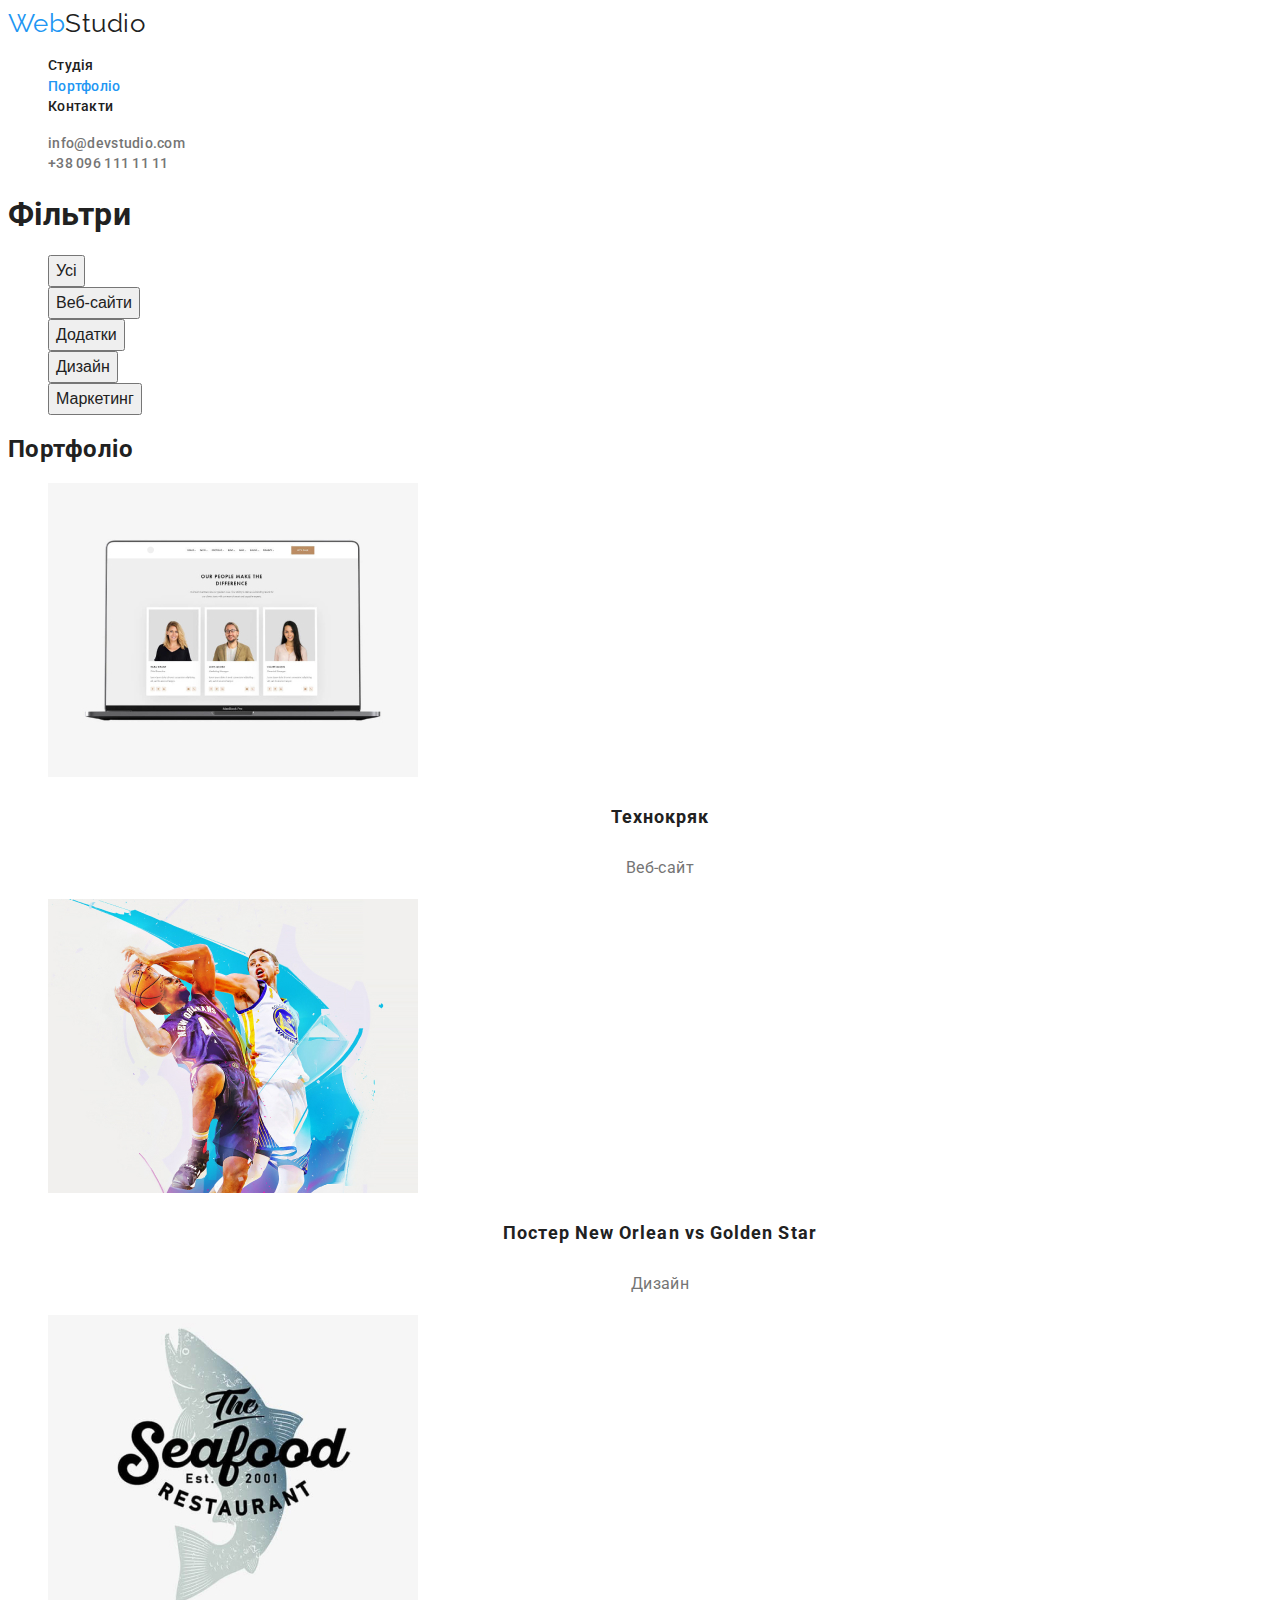
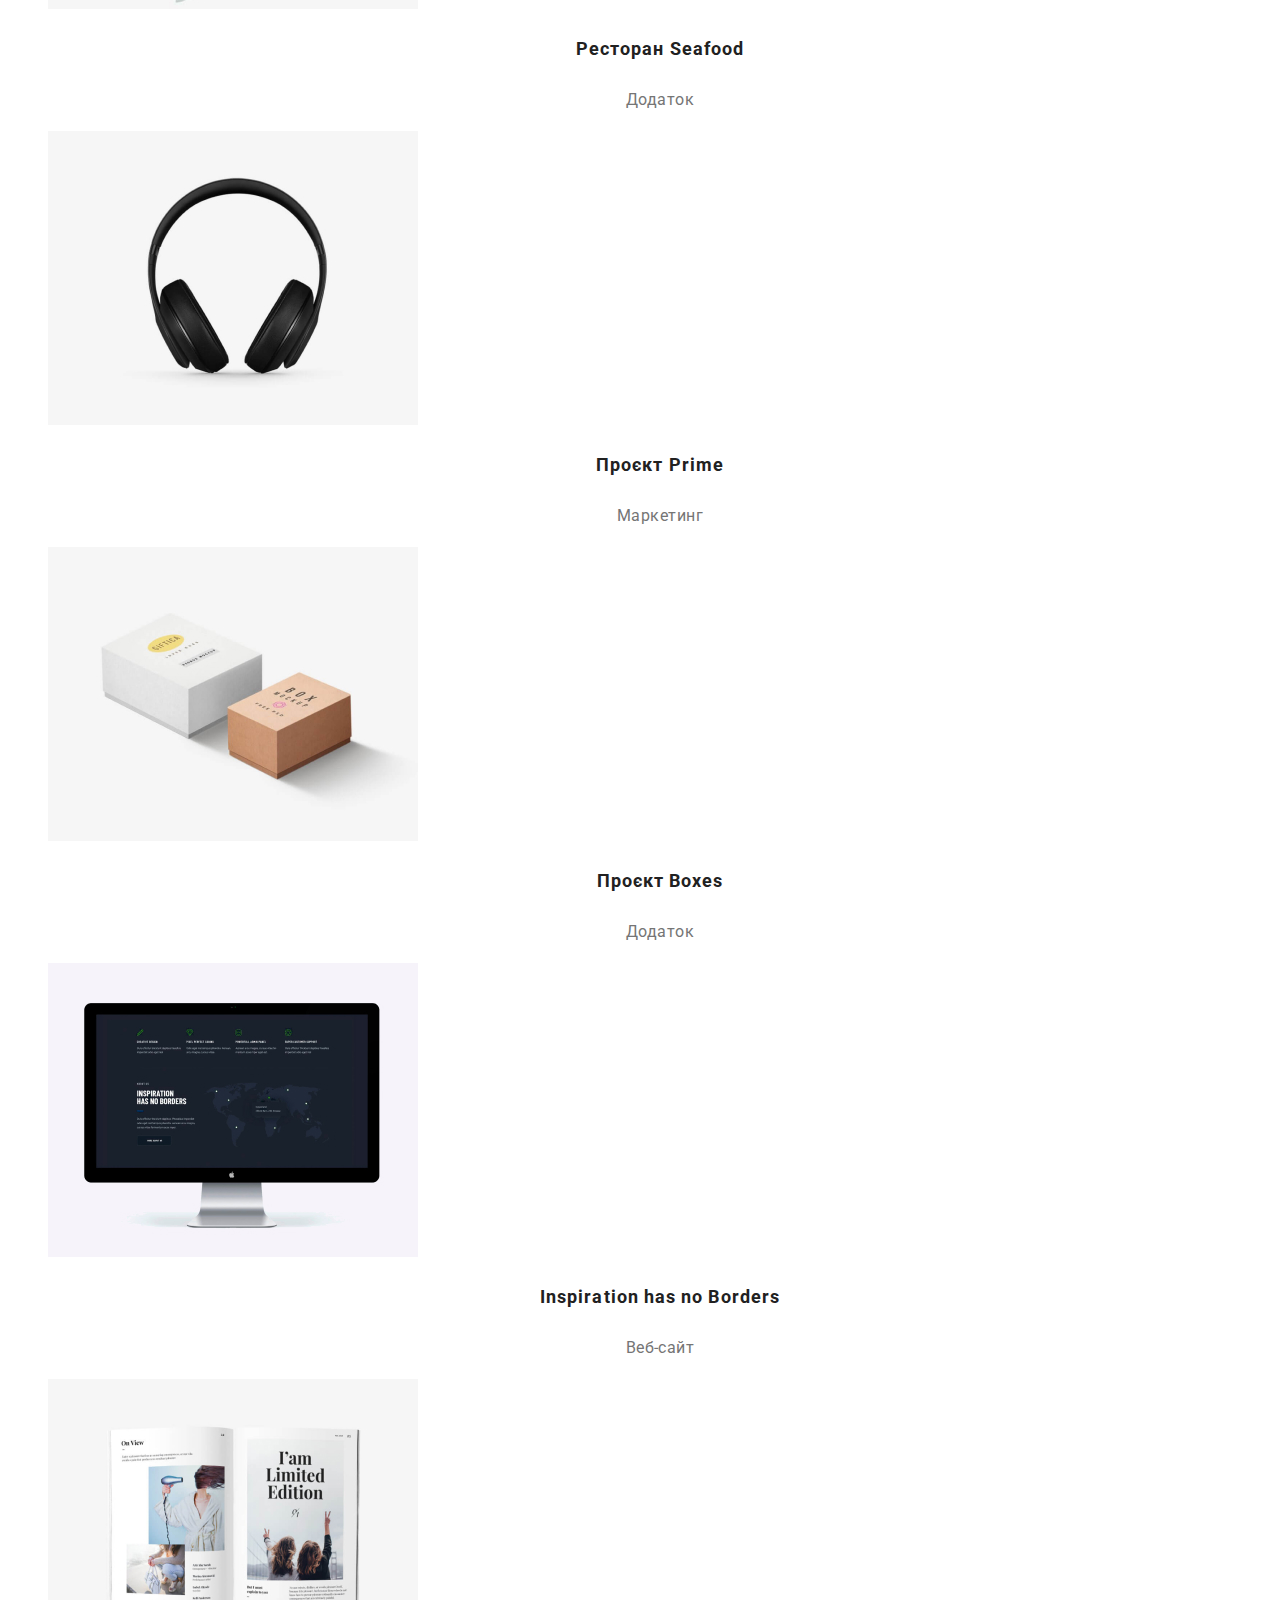
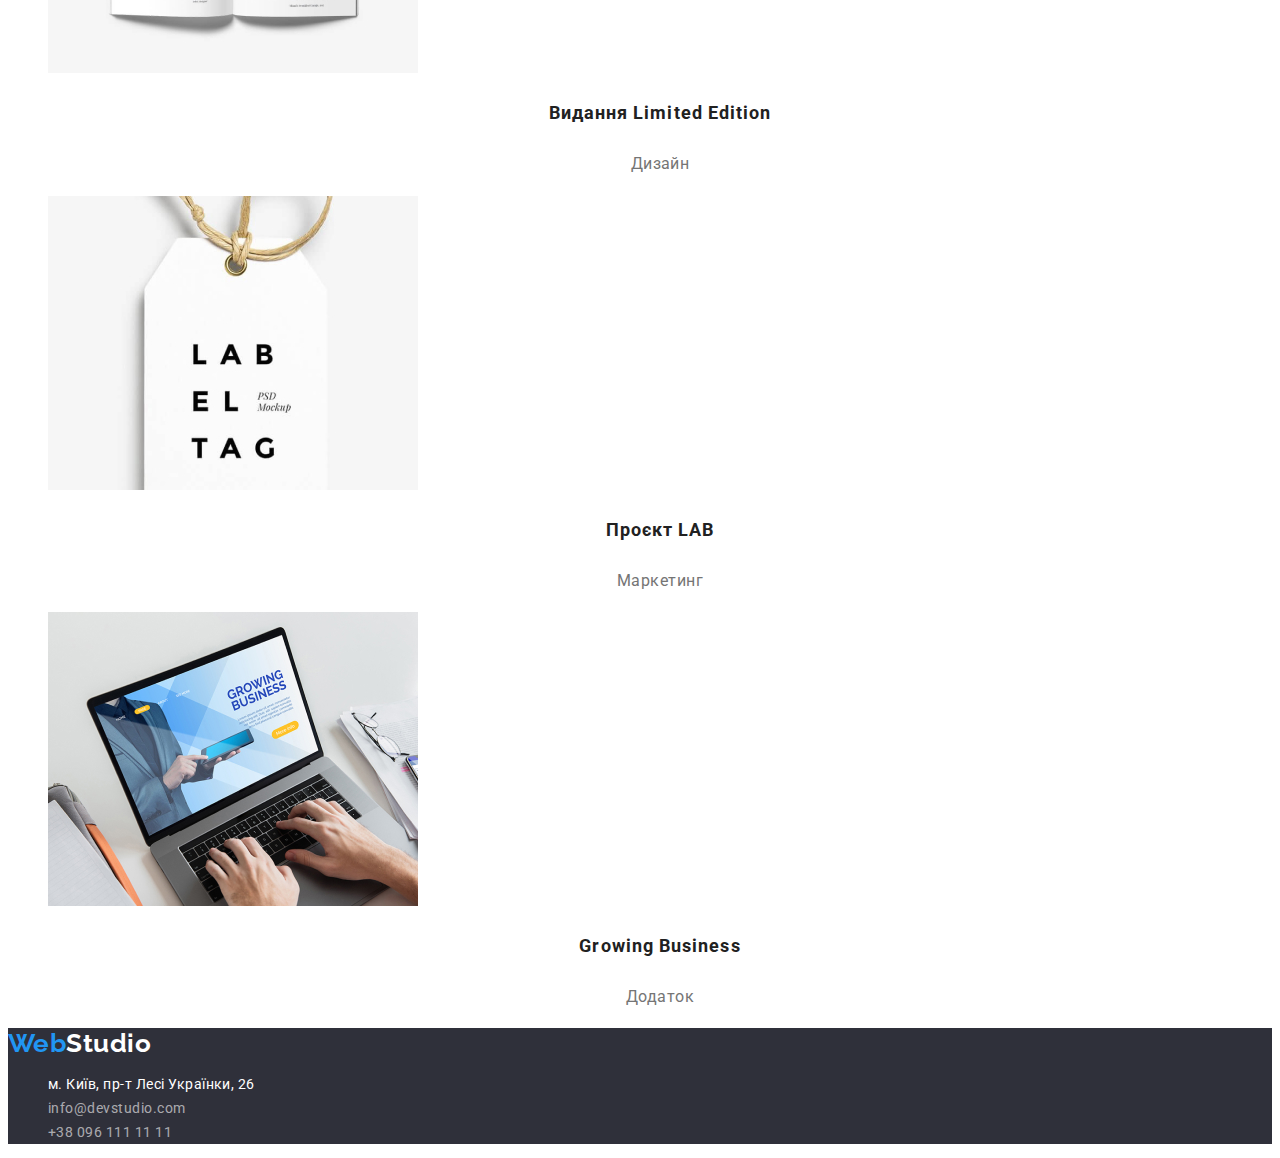
==== portfolio.html @ 1a5fd9b1 "Дубльовано роботу 2" ====
<!DOCTYPE html>
<html lang="uk">
  <head>
    <meta charset="UTF-8" />
    <meta http-equiv="X-UA-Compatible" content="IE=edge" />
    <meta name="viewport" content="width=device-width, initial-scale=1.0" />
    <title>Портфоліо</title>
    <link
      href="https://fonts.googleapis.com/css2?family=Raleway:wght@700&family=Roboto:wght@400;500;700;900&display=swap"
      rel="stylesheet"
    />
    <link rel="stylesheet" href="./css/styles.css" />
  </head>

  <body>
    <header class="header">
      <nav>
        <a href="./index.html" class="logo"><span class="logo-color">Web</span>Studio</a>
        <ul class="site-nav list">
          <li><a href="./index.html" class="link">Студія</a></li>
          <li><a href="./portfolio.html" class="link current">Портфоліо</a></li>
          <li><a href="" class="link">Контакти</a></li>
        </ul>
        <ul class="contact-nav">
          <li>
            <a href="mailto:info@devstudio.com" class="link">info@devstudio.com</a>
          </li>
          <li>
            <a href="tel:+380961111111" class="link">+38 096 111 11 11</a>
          </li>
        </ul>
      </nav>
    </header>
    <main>
      <section class="filters">
        <h1>Фільтри</h1>
        <ul>
          <li><button type="button" class="filters-button">Усі</button></li>
          <li><button type="button" class="filters-button">Веб-сайти</button></li>
          <li><button type="button" class="filters-button">Додатки</button></li>
          <li><button type="button" class="filters-button">Дизайн</button></li>
          <li><button type="button" class="filters-button">Маркетинг</button></li>
        </ul>
        <h2>Портфоліо</h2>
        <ul>
          <li class="card-background">
            <img
              src="./images/portfolio/technocrack.jpg"
              alt="Технокряк"
              width="370"
              height="294"
            />
            <h3 class="card-name">Технокряк</h3>
            <p class="card-filter">Веб-сайт</p>
          </li>
          <li class="card-background">
            <img
              src="./images/portfolio/poster-new-orlean-vs-golden-star.jpg"
              alt="Постер Новий Арлеан проти Золотої зірки"
              width="370"
              height="294"
            />
            <h3 class="card-name">Постер <span lang="en">New Orlean vs Golden Star</span></h3>
            <p class="card-filter">Дизайн</p>
          </li>
          <li class="card-background">
            <img
              src="./images/portfolio/restaurant-seafood.jpg"
              alt="Ресторан Морська їжа"
              width="370"
              height="294"
            />
            <h3 class="card-name">Ресторан <span lang="en">Seafood</span></h3>
            <p class="card-filter">Додаток</p>
          </li>
          <li class="card-background">
            <img
              src="./images/portfolio/project-prime.jpg"
              alt="Проєкт Прайм"
              width="370"
              height="294"
            />
            <h3 class="card-name">Проєкт <span lang="en">Prime</span></h3>
            <p class="card-filter">Маркетинг</p>
          </li>
          <li class="card-background">
            <img
              src="./images/portfolio/project-boxes.jpg"
              alt="Проєкт Коробки"
              width="370"
              height="294"
            />
            <h3 class="card-name">Проєкт <span lang="en">Boxes</span></h3>
            <p class="card-filter">Додаток</p>
          </li>
          <li class="card-background">
            <img
              src="./images/portfolio/inspiration-has-no-borders.jpg"
              alt="Натхнення не має кордонів"
              width="370"
              height="294"
            />
            <h3 class="card-name" lang="en">Inspiration has no Borders</h3>
            <p class="card-filter">Веб-сайт</p>
          </li>
          <li class="card-background">
            <img
              src="./images/portfolio/edition-limited-edition.jpg"
              alt="Видання Лімітована серія"
              width="370"
              height="294"
            />
            <h3 class="card-name">Видання <span lang="en">Limited Edition</span></h3>
            <p class="card-filter">Дизайн</p>
          </li>
          <li class="card-background">
            <img
              src="./images/portfolio/project-lab.jpg"
              alt="Проєкт ЛАБ"
              width="370"
              height="294"
            />
            <h3 class="card-name">Проєкт <span lang="en">LAB</span></h3>
            <p class="card-filter">Маркетинг</p>
          </li>
          <li class="card-background">
            <img
              src="./images/portfolio/growing-business.jpg"
              alt="Зростаючий бізнес"
              width="370"
              height="294"
            />
            <h3 class="card-name" lang="en">Growing Business</h3>
            <p class="card-filter">Додаток</p>
          </li>
        </ul>
      </section>
    </main>
    <footer class="footer">
      <a href="./index.html" class="footer-logo"><span class="logo-color">Web</span>Studio</a>
      <address class="footer-data">
        <ul>
          <li>
            <a
              href="https://goo.gl/maps/ptfZGaNhQpZEAZDF7"
              class="footer-address"
              target="_blank"
              rel="noopener noreferrer"
              >м. Київ, пр-т Лесі Українки, 26</a
            >
          </li>
          <li>
            <a href="mailto:info@devstudio.com" class="footer-contact">info@devstudio.com</a>
          </li>
          <li>
            <a href="tel:+380961111111" class="footer-contact">+38 096 111 11 11</a>
          </li>
        </ul>
      </address>
    </footer>
  </body>
</html>
---- css/styles.css ----
:root {
    --primary-text-color: #FFFFFF;
    --title-text-colot: #212121;
    --accent-color: #757575;
    --accent-text-color: #2196f3;
    --special-background-color: #2F303A;
    --team-background-color: #F5F4FA;
    --contact-text-color: rgba(255, 255, 255, 0.6);
}

body {
    background-color: var(--primary-text-color);
    color: var(--title-text-colot);

    font-family: Roboto, sans-serif;
    letter-spacing: 0.03em;
}

ul {
    list-style: none;
}

/*колір текста (чорний): #212121;*/
/*колір текста (синій): #2196F3;*/
/*колір текста (сірий): #757575;*/
/*колір логотипу: синій: #2196F3; чорний: #000000*/
/*колір фону (шапка, футер): #2F303A;*/
/*колір пошти та номера в футері: rgba(255, 255, 255, 0.6);*/
/*колір кнопки: #188CE8;*/

.header {
    background-color: var(--primary-text-color);
}

.logo {
    color: var(--title-text-colot);
    font-family: Raleway;
    font-size: 26px;
    line-height: 1.19;
    text-decoration: none;
}

.logo-color {
    color: var(--accent-text-color);
    font-family: Raleway;
}

.site-nav .link {
    color: var(--title-text-colot);
    font-weight: 500;
    font-size: 14px;
    line-height: 1.4;
    letter-spacing: 0.02em;
    text-decoration: none;
}

.site-nav .link:hover, 
.site-nav .link:focus {
    color: var(--accent-text-color);
}

.site-nav .link.current {
    color: var(--accent-text-color);
}

.contact-nav .link {
    color: var(--accent-color);
    font-weight: 500;
    font-size: 14px;
    line-height: 1.4;
    letter-spacing: 0.02em;
    text-decoration: none;
}

.contact-nav .link:hover, 
.contact-nav .link:focus {
    color: var(--accent-text-color);
}

.hero {
    background-color: var(--special-background-color);
}

.hero-title {
    color: var(--primary-text-color);
    font-weight: 900;
    font-size: 44px;
    line-height: 1.36;
    text-align: center;
    letter-spacing: 0.06em;
    text-transform: uppercase;
}

.hero-button {
    background-color: var(--accent-text-color);
    color: var(--primary-text-color);
    font-weight: 700;
    font-size: 16px;
    line-height: 1.88;
    letter-spacing: 0.06em;
    cursor: pointer;
}

.hero-button:focus, 
.hero-button:hover {
    color: var(--primary-text-color);
}

.features-title {
    color: var(--title-text-colot);
    font-weight: 700;
    font-size: 14px;
    line-height: 1.14;
    text-transform: uppercase;
}

.features-text {
    color: var(--accent-color);
    font-weight: 400;
    font-size: 14px;
    line-height: 1.71;
}

.action-title {
    color: var(--title-text-colot);
    font-weight: 700;
    font-size: 36px;
    line-height: 1.17;
    text-align: center;
}

.team {
    background-color: var(--team-background-color)
}

.team-title {
    color: var(--title-text-colot);
    font-weight: 700;
    font-size: 36px;
    line-height: 1.17;
    text-align: center;
}

.team-name {
    color: var(--title-text-colot);
    font-weight: 500;
    font-size: 16px;
    line-height: 1.19;
    text-align: center;
}

.card-name {
    color: var(--title-text-colot);
    font-weight: 700;
    font-size: 18px;
    line-height: 2;
    letter-spacing: 0.06em;
    text-align: center;
}

.team-position {
    color: var(--accent-color);
    font-weight: 400;
    font-size: 16px;
    line-height: 1.19;
    text-align: center;
}

.card-filter {
    color: var(--accent-color);
    font-weight: 400;
    font-size: 16px;
    line-height: 1.88;
    text-align: center;
}

.filters-button {
    color: var(--title-text-colot);
    font-weight: 500;
    font-size: 16px;
    line-height: 1.63;
    text-align: center;
    cursor: pointer;
}

.filters-button:hover,
.filters-button:focus {
    background-color: var(--accent-text-color);
    color: var(--primary-text-color);
}

.card-background {
    background-color: var(--primary-text-color);
}

.footer {
    background-color: var(--special-background-color);
}

.footer-logo {
    color:var(--primary-text-color);
    font-family: 'Raleway';
    font-weight: 700;
    font-size: 26px;
    line-height: 1.19;
    text-decoration: none;
}

.footer-data {
    font-weight: 400;
    font-size: 14px;
    line-height: 1.71;
    font-style: normal;
}

.footer-address {
    color: var(--primary-text-color);
    text-decoration: none;
}

.footer-contact {
    color: var(--contact-text-color);
    text-decoration: none;
}
.footer-address:focus,
.footer-address:hover,
.footer-contact:focus, 
.footer-contact:hover {
    color: var(--accent-text-color);
}
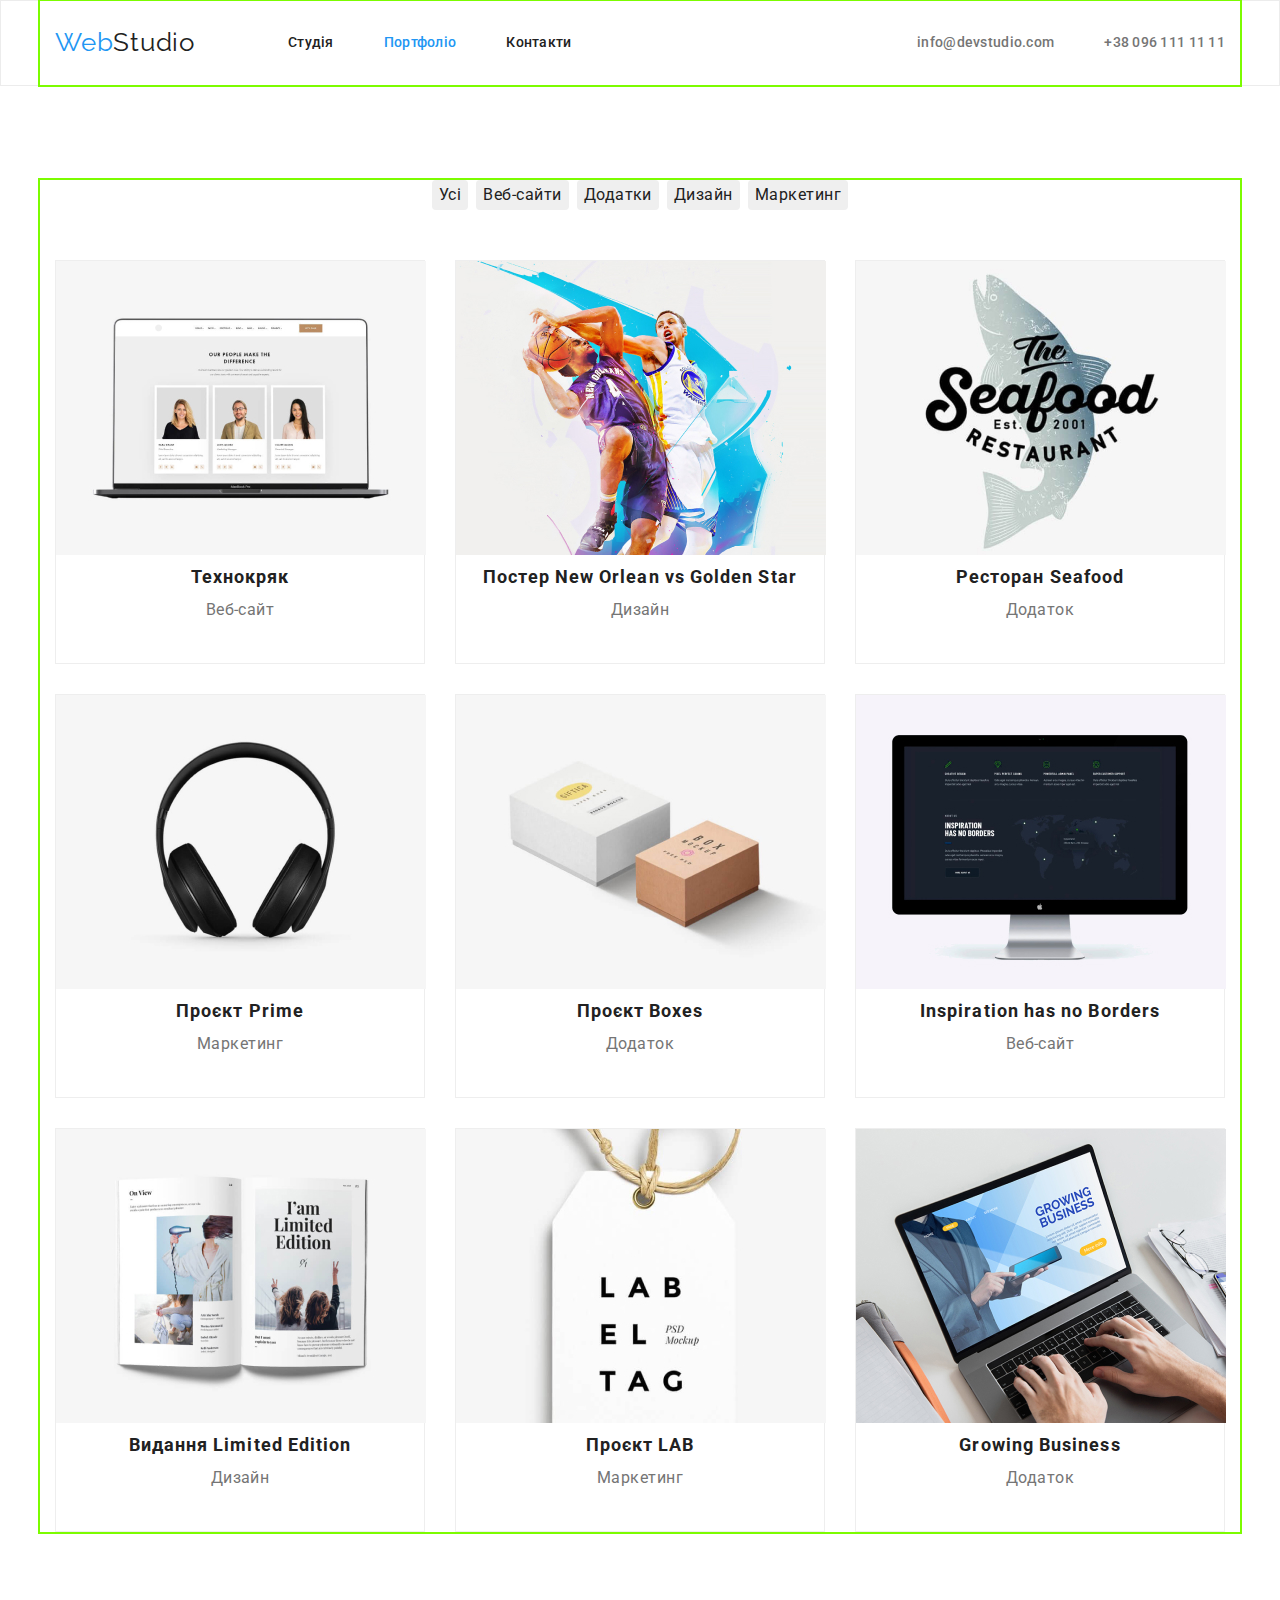
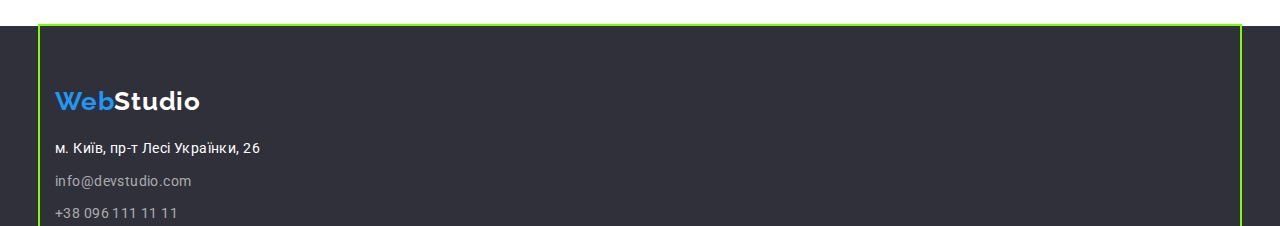
==== commit f5b9b993: "Додано флекси та блокові моделі" ====
--- a/portfolio.html
+++ b/portfolio.html
@@ -9,154 +9,164 @@
       href="https://fonts.googleapis.com/css2?family=Raleway:wght@700&family=Roboto:wght@400;500;700;900&display=swap"
       rel="stylesheet"
     />
+    <link
+      rel="stylesheet"
+      href="https://cdn.jsdelivr.net/npm/modern-normalize@1.1.0/modern-normalize.min.css"
+    />
     <link rel="stylesheet" href="./css/styles.css" />
   </head>
 
   <body>
     <header class="header">
-      <nav>
+      <div class="container-header">
         <a href="./index.html" class="logo"><span class="logo-color">Web</span>Studio</a>
-        <ul class="site-nav list">
-          <li><a href="./index.html" class="link">Студія</a></li>
-          <li><a href="./portfolio.html" class="link current">Портфоліо</a></li>
-          <li><a href="" class="link">Контакти</a></li>
-        </ul>
+        <nav>
+          <ul class="site-nav">
+            <li class="item"><a href="./index.html" class="link">Студія</a></li>
+            <li class="item"><a href="./portfolio.html" class="link current">Портфоліо</a></li>
+            <li class="item"><a href="" class="link">Контакти</a></li>
+          </ul>
+        </nav>
         <ul class="contact-nav">
-          <li>
+          <li class="item">
             <a href="mailto:info@devstudio.com" class="link">info@devstudio.com</a>
           </li>
-          <li>
+          <li class="item">
             <a href="tel:+380961111111" class="link">+38 096 111 11 11</a>
           </li>
         </ul>
-      </nav>
+      </div>
     </header>
     <main>
       <section class="filters">
-        <h1>Фільтри</h1>
-        <ul>
-          <li><button type="button" class="filters-button">Усі</button></li>
-          <li><button type="button" class="filters-button">Веб-сайти</button></li>
-          <li><button type="button" class="filters-button">Додатки</button></li>
-          <li><button type="button" class="filters-button">Дизайн</button></li>
-          <li><button type="button" class="filters-button">Маркетинг</button></li>
-        </ul>
-        <h2>Портфоліо</h2>
-        <ul>
-          <li class="card-background">
-            <img
-              src="./images/portfolio/technocrack.jpg"
-              alt="Технокряк"
-              width="370"
-              height="294"
-            />
-            <h3 class="card-name">Технокряк</h3>
-            <p class="card-filter">Веб-сайт</p>
-          </li>
-          <li class="card-background">
-            <img
-              src="./images/portfolio/poster-new-orlean-vs-golden-star.jpg"
-              alt="Постер Новий Арлеан проти Золотої зірки"
-              width="370"
-              height="294"
-            />
-            <h3 class="card-name">Постер <span lang="en">New Orlean vs Golden Star</span></h3>
-            <p class="card-filter">Дизайн</p>
-          </li>
-          <li class="card-background">
-            <img
-              src="./images/portfolio/restaurant-seafood.jpg"
-              alt="Ресторан Морська їжа"
-              width="370"
-              height="294"
-            />
-            <h3 class="card-name">Ресторан <span lang="en">Seafood</span></h3>
-            <p class="card-filter">Додаток</p>
-          </li>
-          <li class="card-background">
-            <img
-              src="./images/portfolio/project-prime.jpg"
-              alt="Проєкт Прайм"
-              width="370"
-              height="294"
-            />
-            <h3 class="card-name">Проєкт <span lang="en">Prime</span></h3>
-            <p class="card-filter">Маркетинг</p>
-          </li>
-          <li class="card-background">
-            <img
-              src="./images/portfolio/project-boxes.jpg"
-              alt="Проєкт Коробки"
-              width="370"
-              height="294"
-            />
-            <h3 class="card-name">Проєкт <span lang="en">Boxes</span></h3>
-            <p class="card-filter">Додаток</p>
-          </li>
-          <li class="card-background">
-            <img
-              src="./images/portfolio/inspiration-has-no-borders.jpg"
-              alt="Натхнення не має кордонів"
-              width="370"
-              height="294"
-            />
-            <h3 class="card-name" lang="en">Inspiration has no Borders</h3>
-            <p class="card-filter">Веб-сайт</p>
-          </li>
-          <li class="card-background">
-            <img
-              src="./images/portfolio/edition-limited-edition.jpg"
-              alt="Видання Лімітована серія"
-              width="370"
-              height="294"
-            />
-            <h3 class="card-name">Видання <span lang="en">Limited Edition</span></h3>
-            <p class="card-filter">Дизайн</p>
-          </li>
-          <li class="card-background">
-            <img
-              src="./images/portfolio/project-lab.jpg"
-              alt="Проєкт ЛАБ"
-              width="370"
-              height="294"
-            />
-            <h3 class="card-name">Проєкт <span lang="en">LAB</span></h3>
-            <p class="card-filter">Маркетинг</p>
-          </li>
-          <li class="card-background">
-            <img
-              src="./images/portfolio/growing-business.jpg"
-              alt="Зростаючий бізнес"
-              width="370"
-              height="294"
-            />
-            <h3 class="card-name" lang="en">Growing Business</h3>
-            <p class="card-filter">Додаток</p>
-          </li>
-        </ul>
+        <div class="container">
+          <h1 class="hidden-header">Фільтри</h1>
+          <ul class="filters-button">
+            <li class="item"><button type="button" class="filter-button">Усі</button></li>
+            <li class="item"><button type="button" class="filter-button">Веб-сайти</button></li>
+            <li class="item"><button type="button" class="filter-button">Додатки</button></li>
+            <li class="item"><button type="button" class="filter-button">Дизайн</button></li>
+            <li class="item"><button type="button" class="filter-button">Маркетинг</button></li>
+          </ul>
+          <h2 class="hidden-header">Портфоліо</h2>
+          <ul class="card-list">
+            <li class="card">
+              <img
+                src="./images/portfolio/technocrack.jpg"
+                alt="Технокряк"
+                width="370"
+                height="294"
+              />
+              <h3 class="card-name">Технокряк</h3>
+              <p class="card-filter">Веб-сайт</p>
+            </li>
+            <li class="card">
+              <img
+                src="./images/portfolio/poster-new-orlean-vs-golden-star.jpg"
+                alt="Постер Новий Арлеан проти Золотої зірки"
+                width="370"
+                height="294"
+              />
+              <h3 class="card-name">Постер <span lang="en">New Orlean vs Golden Star</span></h3>
+              <p class="card-filter">Дизайн</p>
+            </li>
+            <li class="card">
+              <img
+                src="./images/portfolio/restaurant-seafood.jpg"
+                alt="Ресторан Морська їжа"
+                width="370"
+                height="294"
+              />
+              <h3 class="card-name">Ресторан <span lang="en">Seafood</span></h3>
+              <p class="card-filter">Додаток</p>
+            </li>
+            <li class="card">
+              <img
+                src="./images/portfolio/project-prime.jpg"
+                alt="Проєкт Прайм"
+                width="370"
+                height="294"
+              />
+              <h3 class="card-name">Проєкт <span lang="en">Prime</span></h3>
+              <p class="card-filter">Маркетинг</p>
+            </li>
+            <li class="card">
+              <img
+                src="./images/portfolio/project-boxes.jpg"
+                alt="Проєкт Коробки"
+                width="370"
+                height="294"
+              />
+              <h3 class="card-name">Проєкт <span lang="en">Boxes</span></h3>
+              <p class="card-filter">Додаток</p>
+            </li>
+            <li class="card">
+              <img
+                src="./images/portfolio/inspiration-has-no-borders.jpg"
+                alt="Натхнення не має кордонів"
+                width="370"
+                height="294"
+              />
+              <h3 class="card-name" lang="en">Inspiration has no Borders</h3>
+              <p class="card-filter">Веб-сайт</p>
+            </li>
+            <li class="card">
+              <img
+                src="./images/portfolio/edition-limited-edition.jpg"
+                alt="Видання Лімітована серія"
+                width="370"
+                height="294"
+              />
+              <h3 class="card-name">Видання <span lang="en">Limited Edition</span></h3>
+              <p class="card-filter">Дизайн</p>
+            </li>
+            <li class="card">
+              <img
+                src="./images/portfolio/project-lab.jpg"
+                alt="Проєкт ЛАБ"
+                width="370"
+                height="294"
+              />
+              <h3 class="card-name">Проєкт <span lang="en">LAB</span></h3>
+              <p class="card-filter">Маркетинг</p>
+            </li>
+            <li class="card">
+              <img
+                src="./images/portfolio/growing-business.jpg"
+                alt="Зростаючий бізнес"
+                width="370"
+                height="294"
+              />
+              <h3 class="card-name" lang="en">Growing Business</h3>
+              <p class="card-filter">Додаток</p>
+            </li>
+          </ul>
+        </div>
       </section>
     </main>
     <footer class="footer">
-      <a href="./index.html" class="footer-logo"><span class="logo-color">Web</span>Studio</a>
-      <address class="footer-data">
-        <ul>
-          <li>
-            <a
-              href="https://goo.gl/maps/ptfZGaNhQpZEAZDF7"
-              class="footer-address"
-              target="_blank"
-              rel="noopener noreferrer"
-              >м. Київ, пр-т Лесі Українки, 26</a
-            >
-          </li>
-          <li>
-            <a href="mailto:info@devstudio.com" class="footer-contact">info@devstudio.com</a>
-          </li>
-          <li>
-            <a href="tel:+380961111111" class="footer-contact">+38 096 111 11 11</a>
-          </li>
-        </ul>
-      </address>
+      <div class="container">
+        <a href="./index.html" class="footer-logo"><span class="logo-color">Web</span>Studio</a>
+        <address class="footer-data">
+          <ul>
+            <li class="footer-list">
+              <a
+                href="https://goo.gl/maps/ptfZGaNhQpZEAZDF7"
+                class="footer-address"
+                target="_blank"
+                rel="noopener noreferrer"
+                >м. Київ, пр-т Лесі Українки, 26</a
+              >
+            </li>
+            <li class="footer-list">
+              <a href="mailto:info@devstudio.com" class="footer-contact">info@devstudio.com</a>
+            </li>
+            <li>
+              <a href="tel:+380961111111" class="footer-contact">+38 096 111 11 11</a>
+            </li>
+          </ul>
+        </address>
+      </div>
     </footer>
   </body>
 </html>
--- a/css/styles.css
+++ b/css/styles.css
@@ -13,13 +13,29 @@
     color: var(--title-text-colot);
 
     font-family: Roboto, sans-serif;
-    letter-spacing: 0.03em;
 }
 
 ul {
     list-style: none;
-}
-
+    padding-left: 0;
+}
+
+h1,
+h2,
+h3,
+h4,
+p,
+ul {
+    margin: 0 0;
+}
+
+image {
+    display: block;
+}
+
+.hidden-header {
+    display: none;
+}
 /*колір текста (чорний): #212121;*/
 /*колір текста (синій): #2196F3;*/
 /*колір текста (сірий): #757575;*/
@@ -28,24 +44,62 @@
 /*колір пошти та номера в футері: rgba(255, 255, 255, 0.6);*/
 /*колір кнопки: #188CE8;*/
 
+/* container  */
+
+.container {
+    width: 1200px;
+    padding-left: 15px;
+    padding-right: 15px;
+    margin: 0 auto;
+    outline: 2px solid lawngreen;
+}
+
+/* HEADER  */
+
 .header {
     background-color: var(--primary-text-color);
+    border: 1px solid #ECECEC;
+}
+
+.container-header {
+    display: flex;
+    align-items: center;
+    width: 1200px;
+    padding-left: 15px;
+    padding-right: 15px;
+    margin: 0 auto;
+    outline: 2px solid lawngreen;
 }
 
 .logo {
+    margin-right: 93px;
     color: var(--title-text-colot);
     font-family: Raleway;
     font-size: 26px;
     line-height: 1.19;
+    letter-spacing: 0.03em;
     text-decoration: none;
 }
 
 .logo-color {
     color: var(--accent-text-color);
     font-family: Raleway;
+    letter-spacing: 0.03em;
+}
+
+.site-nav {
+    display: flex;
+}
+
+.site-nav .item + .item,
+.contact-nav .item + .item {
+    margin-left: 50px;
 }
 
 .site-nav .link {
+    display: block;
+    padding: 32px 0;
+
     color: var(--title-text-colot);
     font-weight: 500;
     font-size: 14px;
@@ -54,7 +108,7 @@
     text-decoration: none;
 }
 
-.site-nav .link:hover, 
+.site-nav .link:hover,
 .site-nav .link:focus {
     color: var(--accent-text-color);
 }
@@ -63,7 +117,17 @@
     color: var(--accent-text-color);
 }
 
+.contact-nav {
+    margin-top: 0;
+    margin-bottom: 0;
+    display: flex;
+    margin-left: auto;
+}
+
 .contact-nav .link {
+    padding: 32px 0;
+    
+
     color: var(--accent-color);
     font-weight: 500;
     font-size: 14px;
@@ -72,145 +136,279 @@
     text-decoration: none;
 }
 
-.contact-nav .link:hover, 
+.contact-nav .link:hover,
 .contact-nav .link:focus {
     color: var(--accent-text-color);
 }
+
+/* HERO */
 
 .hero {
     background-color: var(--special-background-color);
+    padding: 200px 0;
+    text-align: center;
 }
 
 .hero-title {
+    margin-top: 0;
+    margin-bottom: 30px;
+    width: 696px;
+    margin-left: auto;
+    margin-right: auto;
+
     color: var(--primary-text-color);
     font-weight: 900;
     font-size: 44px;
     line-height: 1.36;
-    text-align: center;
     letter-spacing: 0.06em;
     text-transform: uppercase;
 }
 
 .hero-button {
+    display: inline-block;
+    padding: 10px 32px;
+    min-width: 216px;
+    border-radius: 4px;
+    border: 1px solid transparent;
+
     background-color: var(--accent-text-color);
     color: var(--primary-text-color);
-    font-weight: 700;
     font-size: 16px;
     line-height: 1.88;
     letter-spacing: 0.06em;
     cursor: pointer;
 }
 
-.hero-button:focus, 
+.hero-button:focus,
 .hero-button:hover {
-    color: var(--primary-text-color);
+    background-color: #188CE8;
+}
+
+/* FEATURES */
+
+.features {
+    padding: 94px 0;
+    display: flex;
+}
+
+.feature-list {
+    display: flex;
+}
+
+.feature-list .item {
+    width: 270px;
+}
+
+.feature-list .item + .item {
+    margin-left: 30px;
 }
 
 .features-title {
-    color: var(--title-text-colot);
-    font-weight: 700;
+    margin-top: 0;
+    margin-bottom: 10px;
+
+    color: var(--title-text-colot);
     font-size: 14px;
     line-height: 1.14;
+    letter-spacing: 0.03em;
     text-transform: uppercase;
 }
 
 .features-text {
+    margin-top: 0;
+    margin-bottom: 0;
+
     color: var(--accent-color);
-    font-weight: 400;
     font-size: 14px;
     line-height: 1.71;
-}
+    letter-spacing: 0.03em;
+}
+
+/* ACTION  */
 
 .action-title {
-    color: var(--title-text-colot);
-    font-weight: 700;
+    margin-top: 0;
+    margin-bottom: 50px;
+
+    color: var(--title-text-colot);
     font-size: 36px;
     line-height: 1.17;
-    text-align: center;
-}
+    letter-spacing: 0.03em;
+    text-align: center;
+}
+
+.action-list {
+    display: inline-flex;
+    padding: auto 0;
+}
+
+.action-list .item + .item {
+    margin-left: 30px;
+}
+
+/* TEAM */
 
 .team {
-    background-color: var(--team-background-color)
+    background-color: var(--team-background-color);
+}
+
+.team-list {
+    display: flex;
 }
 
 .team-title {
-    color: var(--title-text-colot);
-    font-weight: 700;
+    padding-top: 94px;
+    margin-bottom: 50px;
+
+    color: var(--title-text-colot);
     font-size: 36px;
     line-height: 1.17;
-    text-align: center;
+    letter-spacing: 0.03em;
+    text-align: center;
+}
+
+.team-card {
+    margin: 0 auto;
+    margin-bottom: 94px;
+
+    background-color: var(--primary-text-color);
+    width: 270px;
+    height: 368px;
+    border-radius: 0px 0px 4px 4px;
+    box-shadow: 
+    0px 1px 3px rgba(0, 0, 0, 0.12), 
+    0px 1px 1px rgba(0, 0, 0, 0.14), 
+    0px 2px 1px rgba(0, 0, 0, 0.2);
 }
 
 .team-name {
+    margin-top: 30px;
+    margin-bottom: 10px;
+
     color: var(--title-text-colot);
     font-weight: 500;
     font-size: 16px;
     line-height: 1.19;
-    text-align: center;
+    letter-spacing: 0.03em;
+    text-align: center;
+}
+
+.team-position {
+    color: var(--accent-color);
+    line-height: 1.19;
+    letter-spacing: 0.03em;
+    text-align: center;
+}
+/* FILTER  */
+
+.filters-button {
+    display: flex;
+    margin-top: 94px;
+    justify-content: center;
+}
+
+.filters-button .item + .item {
+    margin-left: 8px;
+}
+
+.filter-button {
+    margin-bottom: 50px;
+
+    color: var(--title-text-colot);
+    font-size: 16px;
+    line-height: 1.63;
+    letter-spacing: 0.03em;
+    text-align: center;
+    cursor: pointer;
+    border-radius: 4px;
+    border: 1px solid transparent;
+}
+
+.filter-button:hover,
+.filter-button:focus {
+    background-color: var(--accent-text-color);
+    color: var(--primary-text-color);
+}
+
+/* PORTFOLIO */
+
+.card-list {
+    display: flex;
+    flex-wrap: wrap;
+    margin-bottom: 94px;
+}
+
+.card-list .card:nth-child(3n + 1) {
+    margin-left: 0;
+}
+
+.card-list .card:nth-last-child(-n + 3) {
+    margin-bottom: 0;
+}
+
+.card {
+    margin-left: 30px;
+    margin-bottom: 30px;
+
+    background-color: var(--primary-text-color);
+    width: 370px;
+    height: 404px;
+    border: 1px solid #EEEEEE;
 }
 
 .card-name {
     color: var(--title-text-colot);
-    font-weight: 700;
     font-size: 18px;
     line-height: 2;
     letter-spacing: 0.06em;
     text-align: center;
 }
 
-.team-position {
-    color: var(--accent-color);
-    font-weight: 400;
-    font-size: 16px;
-    line-height: 1.19;
-    text-align: center;
-}
-
 .card-filter {
     color: var(--accent-color);
-    font-weight: 400;
-    font-size: 16px;
     line-height: 1.88;
-    text-align: center;
-}
-
-.filters-button {
-    color: var(--title-text-colot);
-    font-weight: 500;
-    font-size: 16px;
-    line-height: 1.63;
-    text-align: center;
-    cursor: pointer;
-}
-
-.filters-button:hover,
-.filters-button:focus {
-    background-color: var(--accent-text-color);
-    color: var(--primary-text-color);
-}
-
-.card-background {
-    background-color: var(--primary-text-color);
-}
+    letter-spacing: 0.03em;
+    text-align: center;
+}
+
+/* FOOTER */
 
 .footer {
     background-color: var(--special-background-color);
+
+}
+
+.footer-logo-color {
+    color: var(--accent-text-color);
+    font-family: Raleway;
+    letter-spacing: 0.03em;
 }
 
 .footer-logo {
-    color:var(--primary-text-color);
+    color: var(--primary-text-color);
     font-family: 'Raleway';
     font-weight: 700;
     font-size: 26px;
     line-height: 1.19;
-    text-decoration: none;
+    letter-spacing: 0.03em;
+    text-decoration: none;
+}
+
+.footer-logo, .footer-logo-color {
+    display: flex;
+    padding-top: 60px;
 }
 
 .footer-data {
-    font-weight: 400;
+    margin-top: 20px;
     font-size: 14px;
     line-height: 1.71;
+    letter-spacing: 0.03em;
     font-style: normal;
+}
+
+.footer-list {
+    margin-bottom: 9px;
 }
 
 .footer-address {
@@ -222,9 +420,10 @@
     color: var(--contact-text-color);
     text-decoration: none;
 }
+
 .footer-address:focus,
 .footer-address:hover,
-.footer-contact:focus, 
+.footer-contact:focus,
 .footer-contact:hover {
     color: var(--accent-text-color);
 }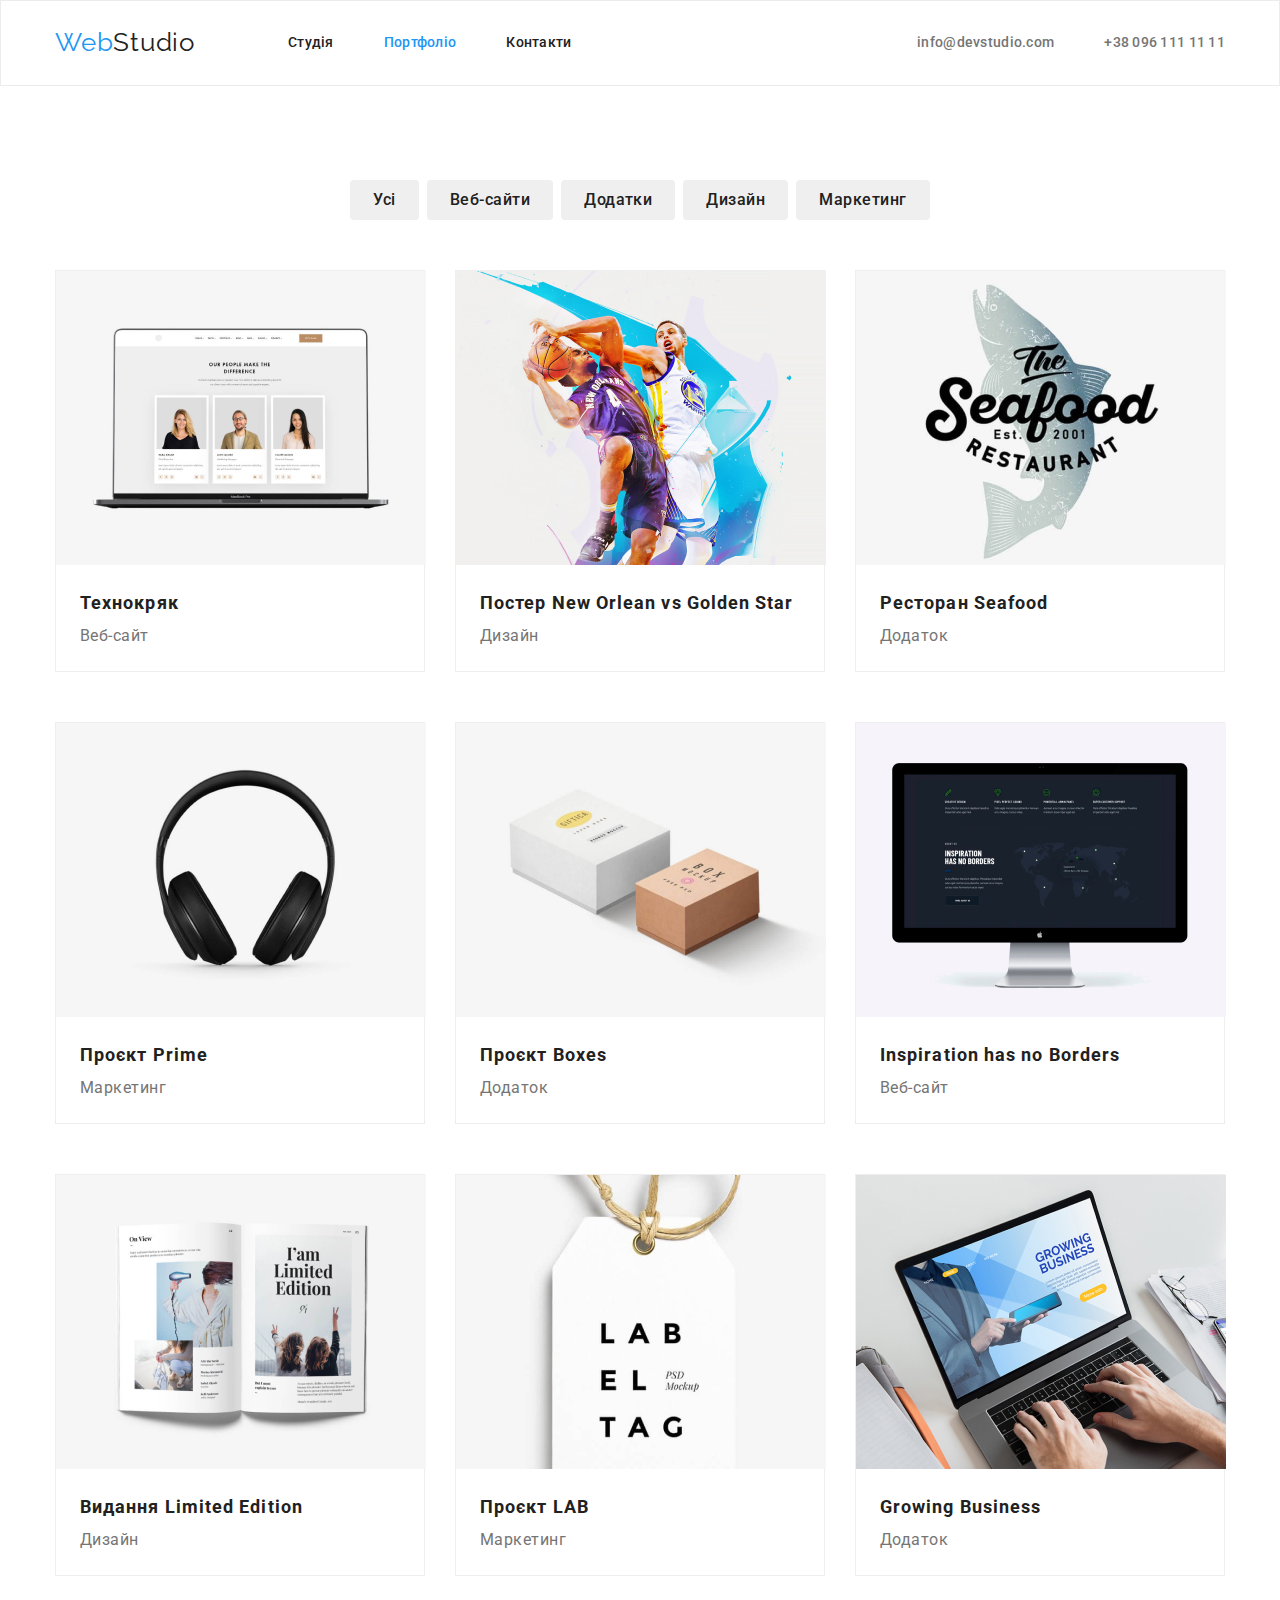
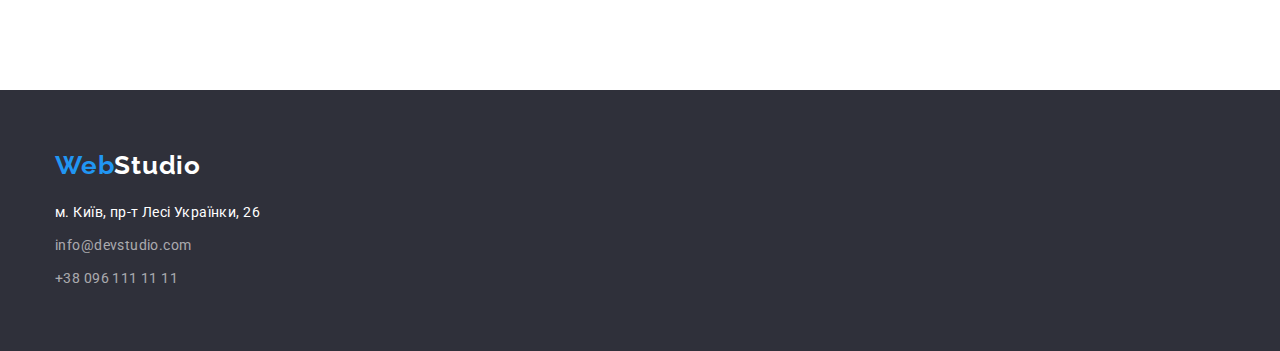
==== commit c5b8aa63: "Виправлено геометрію" ====
--- a/portfolio.html
+++ b/portfolio.html
@@ -38,7 +38,7 @@
       </div>
     </header>
     <main>
-      <section class="filters">
+      <section class="filters section">
         <div class="container">
           <h1 class="hidden-header">Фільтри</h1>
           <ul class="filters-button">
@@ -48,7 +48,7 @@
             <li class="item"><button type="button" class="filter-button">Дизайн</button></li>
             <li class="item"><button type="button" class="filter-button">Маркетинг</button></li>
           </ul>
-          <h2 class="hidden-header">Портфоліо</h2>
+          <h1 class="hidden-header">Портфоліо</h1>
           <ul class="card-list">
             <li class="card">
               <img
@@ -57,8 +57,10 @@
                 width="370"
                 height="294"
               />
-              <h3 class="card-name">Технокряк</h3>
-              <p class="card-filter">Веб-сайт</p>
+              <div class="card-text">
+                <h2 class="card-name">Технокряк</h2>
+                <p class="card-filter">Веб-сайт</p>
+              </div>
             </li>
             <li class="card">
               <img
@@ -67,8 +69,10 @@
                 width="370"
                 height="294"
               />
-              <h3 class="card-name">Постер <span lang="en">New Orlean vs Golden Star</span></h3>
-              <p class="card-filter">Дизайн</p>
+              <div class="card-text">
+                <h2 class="card-name">Постер <span lang="en">New Orlean vs Golden Star</span></h2>
+                <p class="card-filter">Дизайн</p>
+              </div>
             </li>
             <li class="card">
               <img
@@ -77,8 +81,10 @@
                 width="370"
                 height="294"
               />
-              <h3 class="card-name">Ресторан <span lang="en">Seafood</span></h3>
-              <p class="card-filter">Додаток</p>
+              <div class="card-text">
+                <h2 class="card-name">Ресторан <span lang="en">Seafood</span></h2>
+                <p class="card-filter">Додаток</p>
+              </div>
             </li>
             <li class="card">
               <img
@@ -87,8 +93,10 @@
                 width="370"
                 height="294"
               />
-              <h3 class="card-name">Проєкт <span lang="en">Prime</span></h3>
-              <p class="card-filter">Маркетинг</p>
+              <div class="card-text">
+                <h2 class="card-name">Проєкт <span lang="en">Prime</span></h2>
+                <p class="card-filter">Маркетинг</p>
+              </div>
             </li>
             <li class="card">
               <img
@@ -97,8 +105,10 @@
                 width="370"
                 height="294"
               />
-              <h3 class="card-name">Проєкт <span lang="en">Boxes</span></h3>
-              <p class="card-filter">Додаток</p>
+              <div class="card-text">
+                <h2 class="card-name">Проєкт <span lang="en">Boxes</span></h2>
+                <p class="card-filter">Додаток</p>
+              </div>
             </li>
             <li class="card">
               <img
@@ -107,8 +117,10 @@
                 width="370"
                 height="294"
               />
-              <h3 class="card-name" lang="en">Inspiration has no Borders</h3>
-              <p class="card-filter">Веб-сайт</p>
+              <div class="card-text">
+                <h2 class="card-name" lang="en">Inspiration has no Borders</h2>
+                <p class="card-filter">Веб-сайт</p>
+              </div>
             </li>
             <li class="card">
               <img
@@ -117,8 +129,10 @@
                 width="370"
                 height="294"
               />
-              <h3 class="card-name">Видання <span lang="en">Limited Edition</span></h3>
-              <p class="card-filter">Дизайн</p>
+              <div class="card-text">
+                <h2 class="card-name">Видання <span lang="en">Limited Edition</span></h2>
+                <p class="card-filter">Дизайн</p>
+              </div>
             </li>
             <li class="card">
               <img
@@ -127,8 +141,10 @@
                 width="370"
                 height="294"
               />
-              <h3 class="card-name">Проєкт <span lang="en">LAB</span></h3>
-              <p class="card-filter">Маркетинг</p>
+              <div class="card-text">
+                <h2 class="card-name">Проєкт <span lang="en">LAB</span></h2>
+                <p class="card-filter">Маркетинг</p>
+              </div>
             </li>
             <li class="card">
               <img
@@ -137,8 +153,10 @@
                 width="370"
                 height="294"
               />
-              <h3 class="card-name" lang="en">Growing Business</h3>
-              <p class="card-filter">Додаток</p>
+              <div class="card-text">
+                <h2 class="card-name" lang="en">Growing Business</h2>
+                <p class="card-filter">Додаток</p>
+              </div>
             </li>
           </ul>
         </div>
--- a/css/styles.css
+++ b/css/styles.css
@@ -29,7 +29,7 @@
     margin: 0 0;
 }
 
-image {
+img {
     display: block;
 }
 
@@ -51,9 +51,11 @@
     padding-left: 15px;
     padding-right: 15px;
     margin: 0 auto;
-    outline: 2px solid lawngreen;
-}
-
+}
+
+.section {
+    padding: 94px 0;
+}
 /* HEADER  */
 
 .header {
@@ -68,7 +70,6 @@
     padding-left: 15px;
     padding-right: 15px;
     margin: 0 auto;
-    outline: 2px solid lawngreen;
 }
 
 .logo {
@@ -85,6 +86,10 @@
     color: var(--accent-text-color);
     font-family: Raleway;
     letter-spacing: 0.03em;
+}
+
+.logo, .logo-color {
+    padding: 24px 0;
 }
 
 .site-nav {
@@ -165,12 +170,11 @@
 }
 
 .hero-button {
-    display: inline-block;
     padding: 10px 32px;
-    min-width: 216px;
     border-radius: 4px;
     border: 1px solid transparent;
 
+    font-weight: 700;
     background-color: var(--accent-text-color);
     color: var(--primary-text-color);
     font-size: 16px;
@@ -186,21 +190,13 @@
 
 /* FEATURES */
 
-.features {
-    padding: 94px 0;
-    display: flex;
-}
-
 .feature-list {
     display: flex;
+    gap: 30px;
 }
 
 .feature-list .item {
     width: 270px;
-}
-
-.feature-list .item + .item {
-    margin-left: 30px;
 }
 
 .features-title {
@@ -226,6 +222,10 @@
 
 /* ACTION  */
 
+.action.section {
+    padding-top: 0;
+}
+
 .action-title {
     margin-top: 0;
     margin-bottom: 50px;
@@ -240,10 +240,11 @@
 .action-list {
     display: inline-flex;
     padding: auto 0;
-}
-
-.action-list .item + .item {
-    margin-left: 30px;
+    gap: 30px;
+}
+
+.action-list .item {
+    padding: 0;
 }
 
 /* TEAM */
@@ -254,10 +255,10 @@
 
 .team-list {
     display: flex;
+    gap: 30px;
 }
 
 .team-title {
-    padding-top: 94px;
     margin-bottom: 50px;
 
     color: var(--title-text-colot);
@@ -268,12 +269,8 @@
 }
 
 .team-card {
-    margin: 0 auto;
-    margin-bottom: 94px;
-
     background-color: var(--primary-text-color);
     width: 270px;
-    height: 368px;
     border-radius: 0px 0px 4px 4px;
     box-shadow: 
     0px 1px 3px rgba(0, 0, 0, 0.12), 
@@ -281,8 +278,11 @@
     0px 2px 1px rgba(0, 0, 0, 0.2);
 }
 
+.team-text {
+    margin: 30px auto;
+}
+
 .team-name {
-    margin-top: 30px;
     margin-bottom: 10px;
 
     color: var(--title-text-colot);
@@ -299,22 +299,21 @@
     letter-spacing: 0.03em;
     text-align: center;
 }
+
 /* FILTER  */
 
 .filters-button {
     display: flex;
-    margin-top: 94px;
     justify-content: center;
-}
-
-.filters-button .item + .item {
-    margin-left: 8px;
+    gap: 8px;
+    margin-bottom: 50px;
 }
 
 .filter-button {
-    margin-bottom: 50px;
-
-    color: var(--title-text-colot);
+    padding: 6px 22px;
+
+    color: var(--title-text-colot);
+    font-weight: 500;
     font-size: 16px;
     line-height: 1.63;
     letter-spacing: 0.03em;
@@ -326,6 +325,8 @@
 
 .filter-button:hover,
 .filter-button:focus {
+    padding: 6px 25px;
+
     background-color: var(--accent-text-color);
     color: var(--primary-text-color);
 }
@@ -335,25 +336,20 @@
 .card-list {
     display: flex;
     flex-wrap: wrap;
-    margin-bottom: 94px;
-}
-
-.card-list .card:nth-child(3n + 1) {
-    margin-left: 0;
-}
-
-.card-list .card:nth-last-child(-n + 3) {
-    margin-bottom: 0;
+    gap: 30px;
 }
 
 .card {
-    margin-left: 30px;
-    margin-bottom: 30px;
+    padding: 0;
+    margin-bottom: 20px;
 
     background-color: var(--primary-text-color);
     width: 370px;
-    height: 404px;
     border: 1px solid #EEEEEE;
+}
+
+.card-text {
+    margin: 20px 24px;
 }
 
 .card-name {
@@ -361,20 +357,19 @@
     font-size: 18px;
     line-height: 2;
     letter-spacing: 0.06em;
-    text-align: center;
 }
 
 .card-filter {
     color: var(--accent-color);
     line-height: 1.88;
     letter-spacing: 0.03em;
-    text-align: center;
 }
 
 /* FOOTER */
 
 .footer {
     background-color: var(--special-background-color);
+    padding: 60px 0;
 
 }
 
@@ -394,13 +389,9 @@
     text-decoration: none;
 }
 
-.footer-logo, .footer-logo-color {
-    display: flex;
-    padding-top: 60px;
-}
-
 .footer-data {
     margin-top: 20px;
+
     font-size: 14px;
     line-height: 1.71;
     letter-spacing: 0.03em;
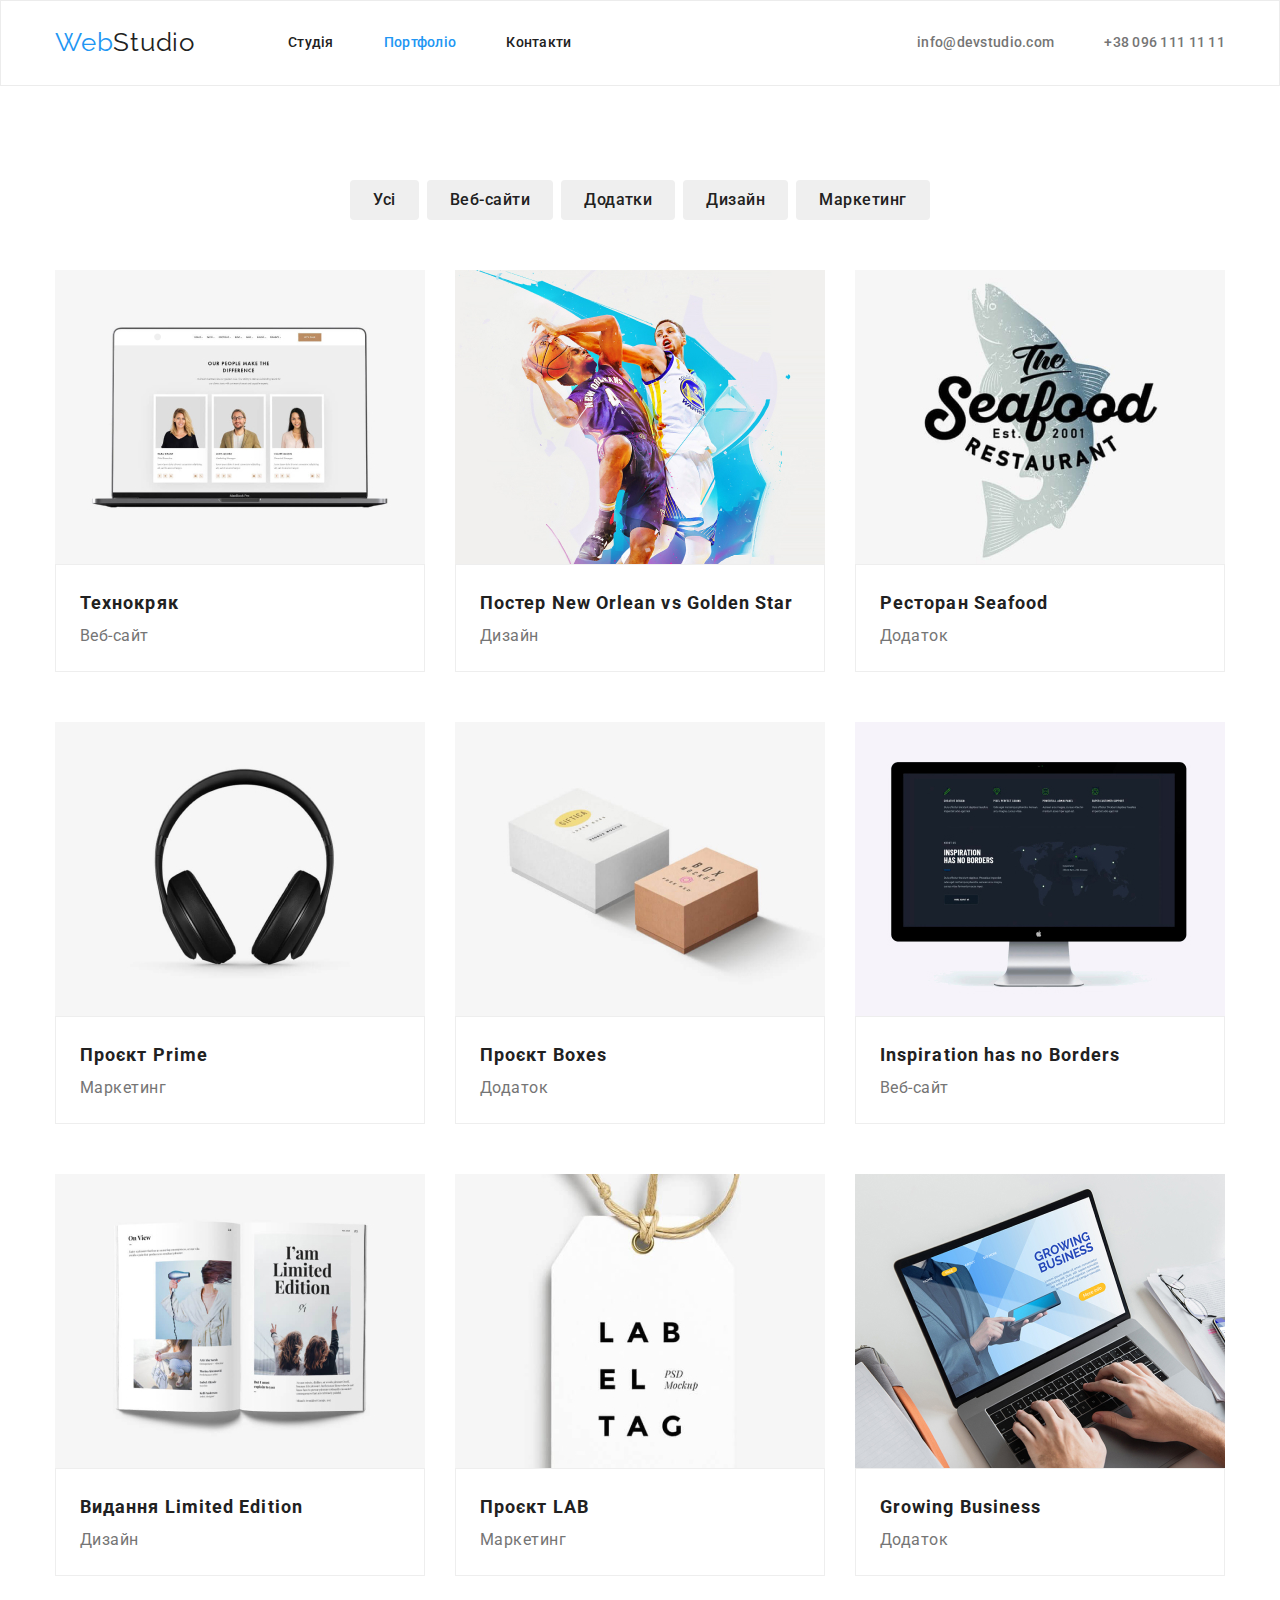
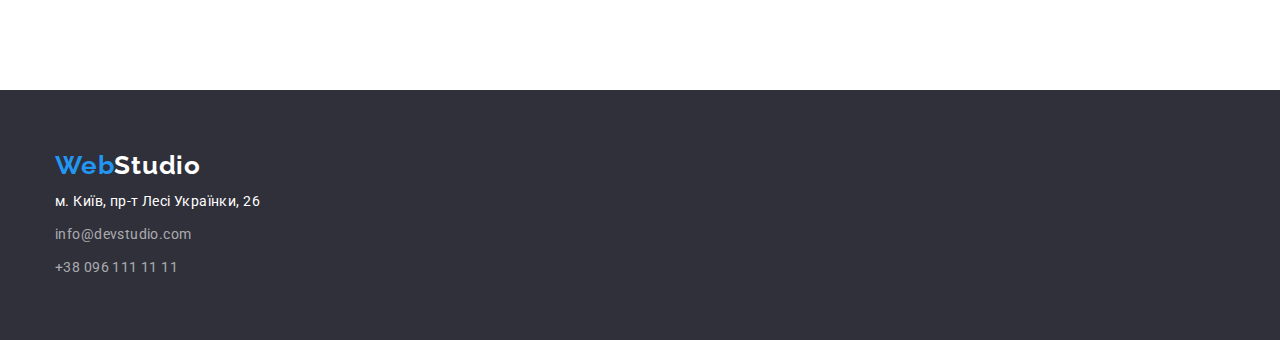
==== commit 9018c1ad: "зміни в футер так картках порфоліо" ====
--- a/portfolio.html
+++ b/portfolio.html
@@ -164,7 +164,9 @@
     </main>
     <footer class="footer">
       <div class="container">
-        <a href="./index.html" class="footer-logo"><span class="logo-color">Web</span>Studio</a>
+        <a href="./index.html" class="footer-logo"
+          ><span class="footer-logo-color">Web</span>Studio</a
+        >
         <address class="footer-data">
           <ul>
             <li class="footer-list">
--- a/css/styles.css
+++ b/css/styles.css
@@ -31,6 +31,7 @@
 
 img {
     display: block;
+    max-width: 100%;
 }
 
 .hidden-header {
@@ -238,7 +239,7 @@
 }
 
 .action-list {
-    display: inline-flex;
+    display: flex;
     padding: auto 0;
     gap: 30px;
 }
@@ -345,11 +346,11 @@
 
     background-color: var(--primary-text-color);
     width: 370px;
+}
+
+.card-text {
+    padding: 20px 24px;
     border: 1px solid #EEEEEE;
-}
-
-.card-text {
-    margin: 20px 24px;
 }
 
 .card-name {
@@ -390,11 +391,7 @@
 }
 
 .footer-data {
-    margin-top: 20px;
-
-    font-size: 14px;
-    line-height: 1.71;
-    letter-spacing: 0.03em;
+    
     font-style: normal;
 }
 
@@ -403,13 +400,25 @@
 }
 
 .footer-address {
+    display: block;
     color: var(--primary-text-color);
     text-decoration: none;
+    margin-top: 9px;
+        
+    font-size: 14px;
+    line-height: 1.71;
+    letter-spacing: 0.03em;
 }
 
 .footer-contact {
+    display: block;
     color: var(--contact-text-color);
     text-decoration: none;
+    margin-top: 9px;
+    
+    font-size: 14px;
+    line-height: 1.71;
+    letter-spacing: 0.03em;
 }
 
 .footer-address:focus,
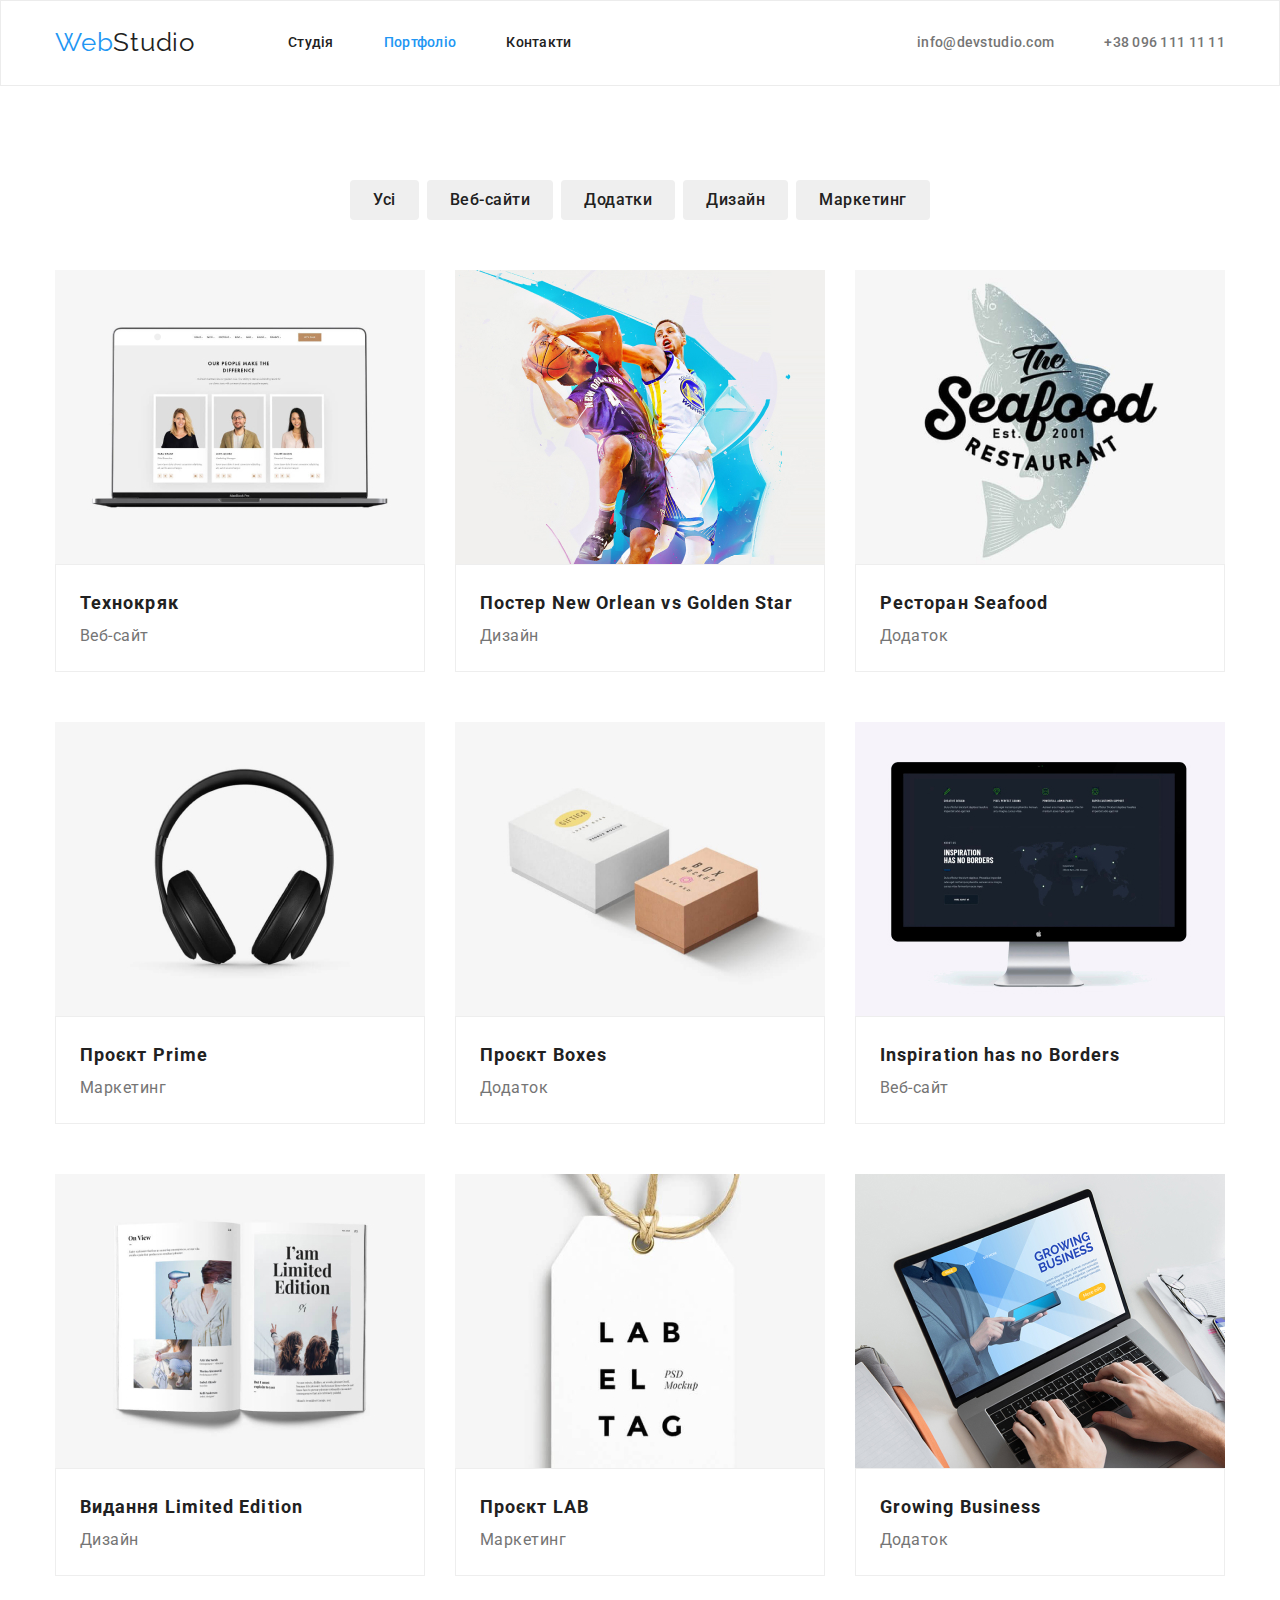
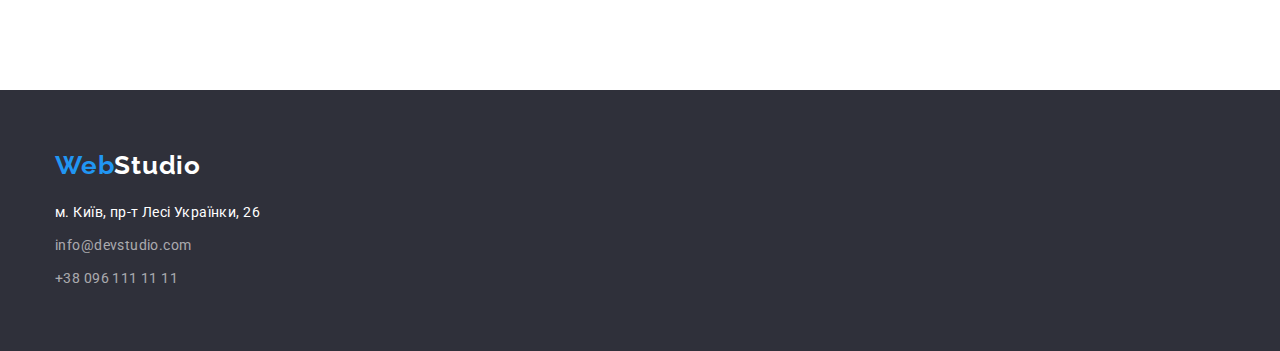
==== commit 816c3ff9: "Додано клас прихованих елементів" ====
--- a/portfolio.html
+++ b/portfolio.html
@@ -40,7 +40,7 @@
     <main>
       <section class="filters section">
         <div class="container">
-          <h1 class="hidden-header">Фільтри</h1>
+          <h1 class="visuality-hidden">Фільтри</h1>
           <ul class="filters-button">
             <li class="item"><button type="button" class="filter-button">Усі</button></li>
             <li class="item"><button type="button" class="filter-button">Веб-сайти</button></li>
@@ -48,7 +48,6 @@
             <li class="item"><button type="button" class="filter-button">Дизайн</button></li>
             <li class="item"><button type="button" class="filter-button">Маркетинг</button></li>
           </ul>
-          <h1 class="hidden-header">Портфоліо</h1>
           <ul class="card-list">
             <li class="card">
               <img
--- a/css/styles.css
+++ b/css/styles.css
@@ -34,6 +34,19 @@
     max-width: 100%;
 }
 
+.visuality-hidden {
+    position: absolute;
+    width: 1px;
+    height: 1px;
+    margin: -1px;
+    border: 0;
+    padding: 0;
+    white-space: nowrap;
+    clip-path: inset(100%);
+    clip: rect(0 0 0 0);
+    overflow: hidden;
+}
+
 .hidden-header {
     display: none;
 }
@@ -131,8 +144,8 @@
 }
 
 .contact-nav .link {
+    display: block;
     padding: 32px 0;
-    
 
     color: var(--accent-color);
     font-weight: 500;
@@ -326,8 +339,6 @@
 
 .filter-button:hover,
 .filter-button:focus {
-    padding: 6px 25px;
-
     background-color: var(--accent-text-color);
     color: var(--primary-text-color);
 }
@@ -377,7 +388,11 @@
 .footer-logo-color {
     color: var(--accent-text-color);
     font-family: Raleway;
-    letter-spacing: 0.03em;
+    font-weight: 700;
+    font-size: 26px;
+    line-height: 1.19;
+    letter-spacing: 0.03em;
+    text-decoration: none;
 }
 
 .footer-logo {
@@ -391,19 +406,14 @@
 }
 
 .footer-data {
-    
     font-style: normal;
-}
-
-.footer-list {
-    margin-bottom: 9px;
 }
 
 .footer-address {
     display: block;
     color: var(--primary-text-color);
     text-decoration: none;
-    margin-top: 9px;
+    margin-top: 20px;
         
     font-size: 14px;
     line-height: 1.71;
